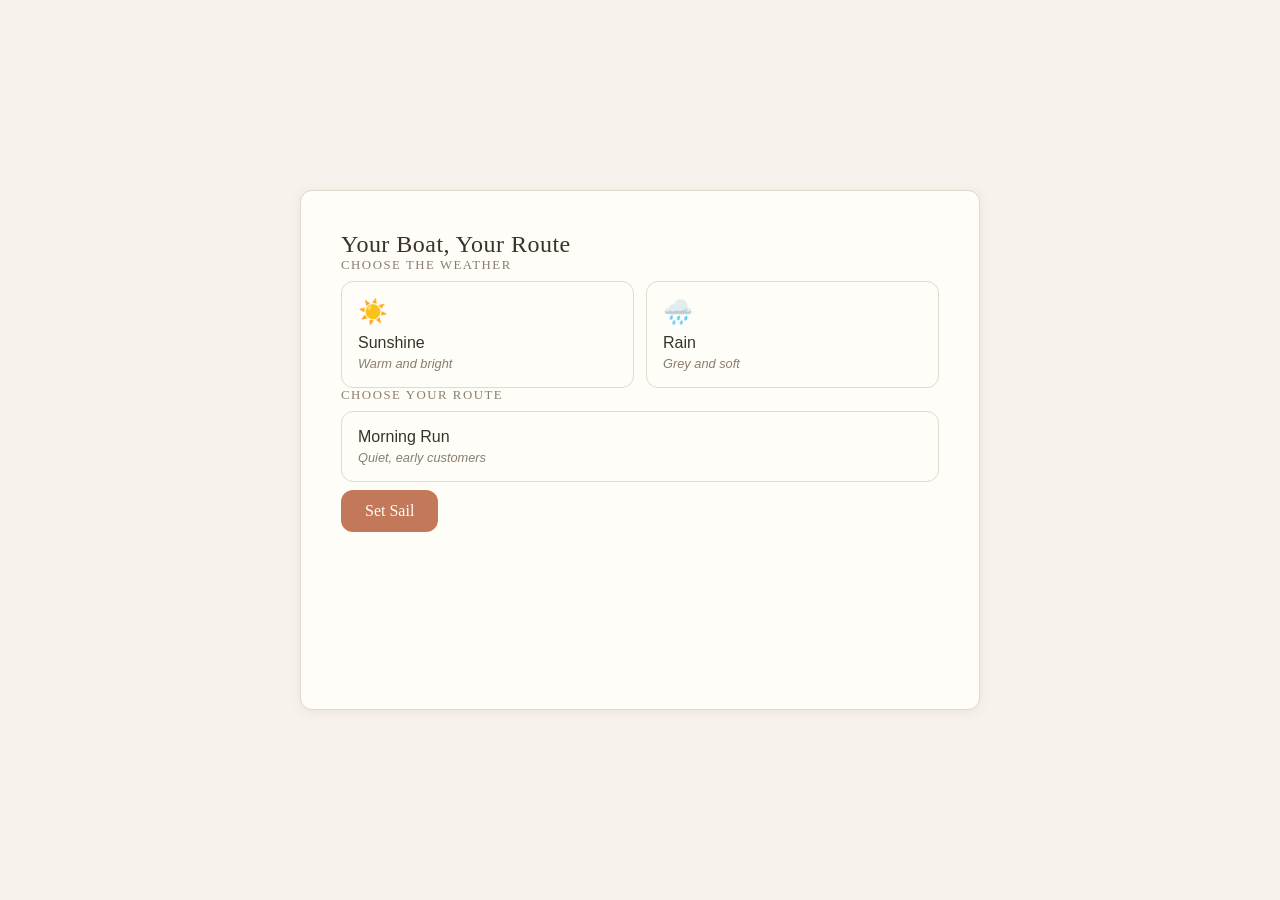
==== projects/flower-boat/src/index.html @ 513e87e3 "FB-P005: Fix rightFlower mappings (Griever/Present were swapped), restrict to morning route for clea" ====
<!DOCTYPE html>
<html lang="en">
<head>
  <meta charset="UTF-8">
  <meta name="viewport" content="width=device-width, initial-scale=1.0">
  <title>Flower Boat</title>
  <link rel="stylesheet" href="styles.css">
</head>
<body>
  <div id="app">
    <div id="screen-content"></div>
  </div>
  <script type="module" src="app.js"></script>
</body>
</html>
---- projects/flower-boat/src/styles.css ----
/* Flower Boat — Digital Prototype Styles */
/* Calm, warm, unhurried */

:root {
  --bg: #f7f3ec;
  --surface: #fffdf8;
  --border: #e0d9cc;
  --text: #3a3228;
  --text-muted: #8a7d6e;
  --accent: #c4785a;
  --accent-warm: #d4896a;
  --accent-cool: #7a9ea8;
  --slot-glow: rgba(196, 120, 90, 0.25);
  --outcome-right: #5a8a5a;
  --outcome-literal: #7a6e5a;
  --outcome-wrong: #9a6a5a;
  --shadow: 0 2px 12px rgba(58, 50, 40, 0.08);
  --radius: 12px;
  --transition: 0.3s ease;
}

* { box-sizing: border-box; margin: 0; padding: 0; }

body {
  background: var(--bg);
  color: var(--text);
  font-family: 'Georgia', serif;
  min-height: 100vh;
  display: flex;
  align-items: center;
  justify-content: center;
  padding: 2rem;
}

#app {
  background: var(--surface);
  border: 1px solid var(--border);
  border-radius: var(--radius);
  box-shadow: var(--shadow);
  width: 100%;
  max-width: 680px;
  min-height: 520px;
  padding: 2.5rem;
  display: flex;
  flex-direction: column;
  gap: 1.5rem;
}

/* ─── Typography ─────────────────────────────────────────────────────────── */

h2 {
  font-size: 1.5rem;
  font-weight: normal;
  color: var(--text);
  letter-spacing: 0.02em;
}

.section-label {
  font-size: 0.8rem;
  text-transform: uppercase;
  letter-spacing: 0.12em;
  color: var(--text-muted);
  margin-bottom: 0.5rem;
}

/* ─── Departure — choice rows ─────────────────────────────────────────────── */

.choice-row {
  display: flex;
  gap: 0.75rem;
  flex-wrap: wrap;
}

.choice-btn {
  flex: 1;
  min-width: 140px;
  background: var(--surface);
  border: 1.5px solid var(--border);
  border-radius: var(--radius);
  padding: 1rem;
  cursor: pointer;
  text-align: left;
  color: var(--text);
  transition: border-color var(--transition), background var(--transition), box-shadow var(--transition);
  display: flex;
  flex-direction: column;
  gap: 0.25rem;
}

.choice-btn:hover {
  border-color: var(--accent-warm);
  background: #fff9f5;
  box-shadow: 0 2px 8px rgba(196, 120, 90, 0.12);
}

.choice-btn.selected {
  border-color: var(--accent);
  background: #fff3ee;
  box-shadow: 0 0 0 3px var(--slot-glow);
}

.choice-icon {
  font-size: 1.5rem;
  display: block;
  margin-bottom: 0.25rem;
}

.choice-btn strong {
  font-weight: normal;
  font-size: 1rem;
}

.choice-desc {
  font-size: 0.8rem;
  color: var(--text-muted);
  font-style: italic;
}

/* ─── Action button ──────────────────────────────────────────────────────── */

.action-btn {
  background: var(--accent);
  color: var(--surface);
  border: none;
  border-radius: var(--radius);
  padding: 0.75rem 1.5rem;
  font-size: 1rem;
  font-family: inherit;
  cursor: pointer;
  transition: background var(--transition), opacity var(--transition);
  align-self: flex-end;
  margin-top: 0.5rem;
}

.action-btn:hover:not(:disabled) {
  background: var(--accent-warm);
}

.action-btn:disabled {
  opacity: 0.35;
  cursor: not-allowed;
}

.action-btn.secondary {
  background: transparent;
  border: 1.5px solid var(--border);
  color: var(--text-muted);
}

.action-btn.secondary:hover:not(:disabled) {
  border-color: var(--accent);
  color: var(--accent);
  background: #fff9f5;
}

/* ─── Stock Selection ─────────────────────────────────────────────────────── */

.stock-slots {
  display: flex;
  gap: 0.75rem;
  margin-bottom: 1rem;
}

.stock-slot {
  flex: 1;
  min-height: 64px;
  border: 1.5px dashed var(--border);
  border-radius: var(--radius);
  display: flex;
  flex-direction: column;
  align-items: center;
  justify-content: center;
  gap: 0.2rem;
  padding: 0.5rem;
  transition: border-color var(--transition), background var(--transition);
  background: var(--surface);
}

.stock-slot.filled {
  border-style: solid;
  border-color: var(--accent);
  background: #fff9f5;
  box-shadow: 0 0 0 3px var(--slot-glow);
}

.stock-slot .slot-empty {
  color: var(--text-muted);
  font-size: 1.25rem;
  font-style: italic;
}

.stock-slot strong { font-size: 0.85rem; font-weight: normal; }
.stock-slot span   { font-size: 0.72rem; color: var(--text-muted); }

/* ─── Flower cards ─────────────────────────────────────────────────────────── */

.flower-cards-row {
  display: grid;
  grid-template-columns: repeat(2, 1fr);
  gap: 0.75rem;
}

.flower-card {
  background: var(--surface);
  border: 1.5px solid var(--border);
  border-radius: var(--radius);
  padding: 1rem;
  cursor: pointer;
  transition: border-color var(--transition), background var(--transition), opacity var(--transition);
  display: flex;
  flex-direction: column;
  gap: 0.2rem;
}

.flower-card:hover:not(.unavailable) {
  border-color: var(--accent-warm);
  background: #fff9f5;
}

.flower-card.selected {
  border-color: var(--accent);
  background: #fff3ee;
  box-shadow: 0 0 0 3px var(--slot-glow);
}

.flower-card.unavailable {
  opacity: 0.4;
  cursor: not-allowed;
}

.flower-card strong { font-weight: normal; font-size: 0.95rem; }
.flower-keyword    { font-size: 0.75rem; color: var(--accent); font-style: italic; }
.flower-assoc      { font-size: 0.72rem; color: var(--text-muted); margin-top: 0.2rem; }

/* ─── Route Map ──────────────────────────────────────────────────────────── */

.route-desc {
  color: var(--text-muted);
  font-style: italic;
  margin-bottom: 1rem;
}

.route-map {
  display: flex;
  flex-direction: column;
  gap: 0.5rem;
  margin-bottom: 1rem;
}

.route-node {
  display: flex;
  align-items: center;
  gap: 0.75rem;
  padding: 0.75rem 1rem;
  border: 1px solid var(--border);
  border-radius: var(--radius);
  background: var(--surface);
}

.stop-num {
  width: 24px;
  height: 24px;
  border-radius: 50%;
  background: var(--border);
  display: flex;
  align-items: center;
  justify-content: center;
  font-size: 0.75rem;
  color: var(--text-muted);
  flex-shrink: 0;
}

.route-node strong { font-weight: normal; font-size: 0.9rem; }
.stop-desc         { font-size: 0.78rem; color: var(--text-muted); font-style: italic; margin-left: auto; }

.stock-summary {
  background: #f7f3ec;
  border-radius: var(--radius);
  padding: 0.75rem 1rem;
  margin-bottom: 0.5rem;
}

.stock-icons {
  display: flex;
  gap: 0.5rem;
  flex-wrap: wrap;
}

.flower-chip {
  background: var(--surface);
  border: 1px solid var(--border);
  border-radius: 20px;
  padding: 0.2rem 0.6rem;
  font-size: 0.78rem;
  color: var(--text-muted);
}

/* ─── Encounter ──────────────────────────────────────────────────────────── */

.encounter-header {
  margin-bottom: 1.25rem;
}

.encounter-header h2 {
  font-size: 1.2rem;
  margin-bottom: 0.2rem;
}

.encounter-header .stop-desc {
  font-size: 0.82rem;
  color: var(--text-muted);
  font-style: italic;
}

.customer-card {
  background: var(--surface);
  border: 1px solid var(--border);
  border-radius: var(--radius);
  padding: 1.25rem;
  margin-bottom: 1.25rem;
  display: flex;
  flex-direction: column;
  gap: 0.6rem;
}

.customer-says {
  font-size: 1.05rem;
  line-height: 1.6;
  font-style: italic;
}

.customer-subtext {
  font-size: 0.88rem;
  color: var(--accent-warm);
  font-style: italic;
  padding-left: 0.5rem;
  border-left: 2px solid var(--accent);
}

.customer-cue {
  font-size: 0.78rem;
  color: var(--text-muted);
}

/* ─── Suggest buttons ─────────────────────────────────────────────────────── */

.suggest-row {
  display: flex;
  flex-wrap: wrap;
  gap: 0.6rem;
  align-items: center;
}

.suggest-btn {
  background: var(--surface);
  border: 1.5px solid var(--border);
  border-radius: 8px;
  padding: 0.5rem 1rem;
  font-size: 0.88rem;
  font-family: inherit;
  cursor: pointer;
  color: var(--text);
  transition: border-color var(--transition), background var(--transition);
}

.suggest-btn:hover {
  border-color: var(--accent);
  background: #fff9f5;
}

.let-them-choose-btn {
  background: none;
  border: none;
  font-size: 0.8rem;
  color: var(--text-muted);
  cursor: pointer;
  font-style: italic;
  text-decoration: underline;
  text-underline-offset: 3px;
  font-family: inherit;
  padding: 0.25rem;
  transition: color var(--transition);
}

.let-them-choose-btn:hover { color: var(--accent); }

/* ─── Outcomes ──────────────────────────────────────────────────────────── */

.outcome-card {
  border-radius: var(--radius);
  padding: 1rem 1.25rem;
  margin-top: 1rem;
  border: 1px solid transparent;
}

.outcome-card.outcome-right {
  background: #f0f7f0;
  border-color: #a0c0a0;
}

.outcome-card.outcome-literal {
  background: var(--surface);
  border-color: var(--border);
}

.outcome-card.outcome-wrong {
  background: #faf5f0;
  border-color: #d0a090;
}

.reaction-text {
  font-style: italic;
  line-height: 1.6;
  color: var(--text);
}

.pass-moment {
  text-align: center;
  padding: 2rem;
  color: var(--text-muted);
  font-style: italic;
  font-size: 1rem;
}

/* ─── End Summary ─────────────────────────────────────────────────────────── */

.summary-stats {
  background: var(--surface);
  border: 1px solid var(--border);
  border-radius: var(--radius);
  padding: 1rem 1.25rem;
  margin-bottom: 1rem;
  font-size: 1rem;
}

.summary-stats strong { color: var(--accent); }

.outcome-history {
  display: flex;
  flex-direction: column;
  gap: 0.5rem;
  margin-bottom: 1rem;
}

.history-item {
  padding: 0.6rem 1rem;
  border-radius: 8px;
  font-size: 0.88rem;
}

.history-item strong { font-weight: normal; margin-right: 0.5rem; }

.history-right   { background: #f0f7f0; color: #4a6a4a; }
.history-literal { background: var(--surface); color: var(--text-muted); border: 1px solid var(--border); }
.history-wrong   { background: #faf5f0; color: #7a4a3a; }

.reflect-prompt {
  font-size: 1rem;
  font-style: italic;
  color: var(--text);
  text-align: center;
  padding: 0.75rem;
  background: #f7f3ec;
  border-radius: var(--radius);
  margin-bottom: 0.5rem;
}

.summary-btns {
  display: flex;
  gap: 0.75rem;
}

/* ─── Animations ─────────────────────────────────────────────────────────── */

@keyframes fadeIn {
  from { opacity: 0; transform: translateY(8px); }
  to   { opacity: 1; transform: translateY(0); }
}

#screen-content > * {
  animation: fadeIn 0.3s ease forwards;
}
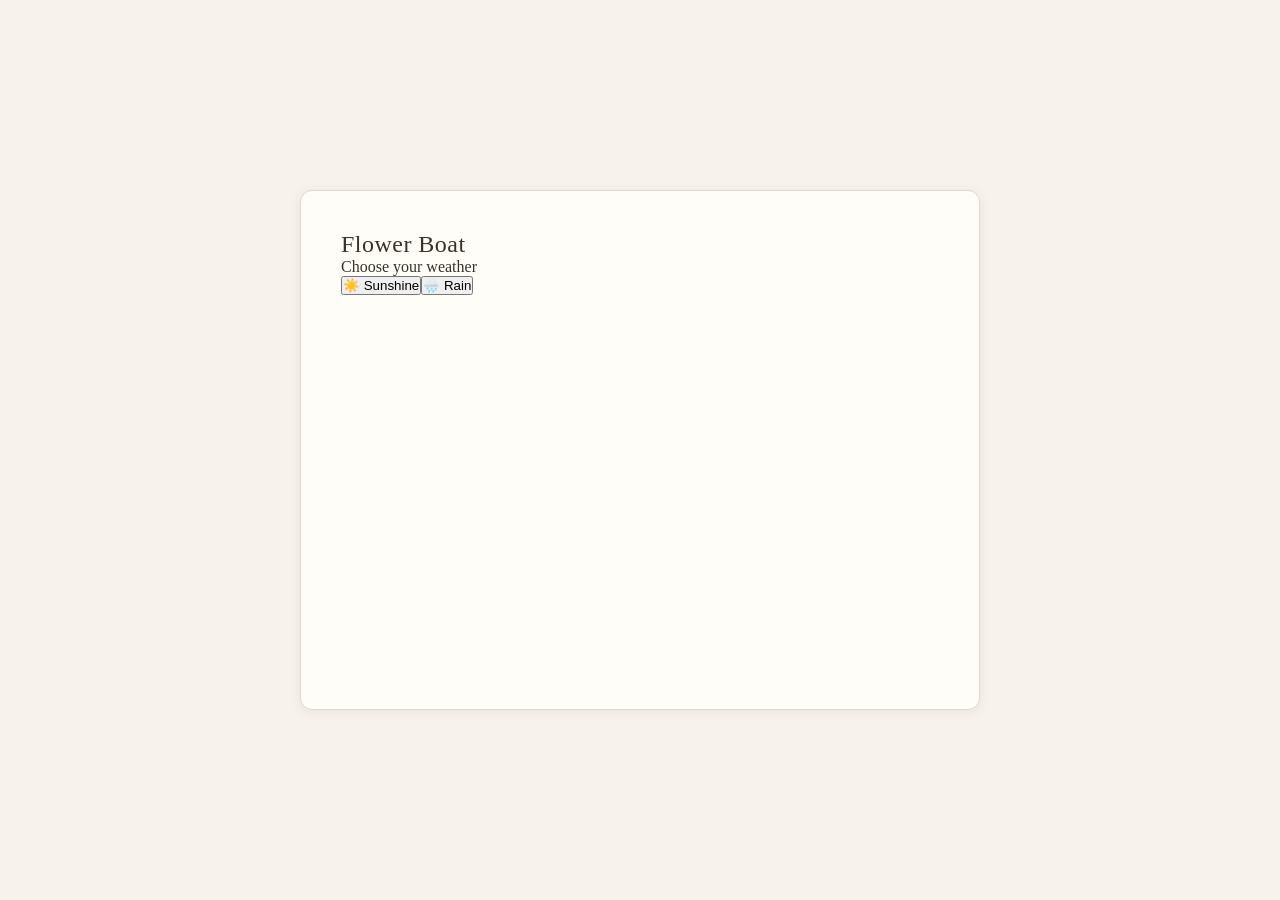
==== commit ae1decbf: "fix: replace ES module with bundled script for Safari compatibility - Inline data directly in app-bu" ====
--- a/projects/flower-boat/src/index.html
+++ b/projects/flower-boat/src/index.html
@@ -10,6 +10,6 @@
   <div id="app">
     <div id="screen-content"></div>
   </div>
-  <script type="module" src="app.js"></script>
+  <script src="app-bundle.js"></script>
 </body>
 </html>
--- a/projects/flower-boat/src/styles.css
+++ b/projects/flower-boat/src/styles.css
@@ -196,8 +196,8 @@
 
 .flower-cards-row {
   display: grid;
-  grid-template-columns: repeat(2, 1fr);
-  gap: 0.75rem;
+  grid-template-columns: repeat(3, 1fr);
+  gap: 0.6rem;
 }
 
 .flower-card {
@@ -393,7 +393,8 @@
   border: 1px solid transparent;
 }
 
-.outcome-card.outcome-right {
+.outcome-card.outcome-right,
+.outcome-card.outcome-rightLow {
   background: #f0f7f0;
   border-color: #a0c0a0;
 }
@@ -450,7 +451,8 @@
 
 .history-item strong { font-weight: normal; margin-right: 0.5rem; }
 
-.history-right   { background: #f0f7f0; color: #4a6a4a; }
+.history-right    { background: #f0f7f0; color: #4a6a4a; }
+.history-rightLow { background: #f4f9f4; color: #5a7a5a; font-style: italic; }
 .history-literal { background: var(--surface); color: var(--text-muted); border: 1px solid var(--border); }
 .history-wrong   { background: #faf5f0; color: #7a4a3a; }
 
@@ -470,6 +472,49 @@
   gap: 0.75rem;
 }
 
+/* ─── Planning step ──────────────────────────────────────────────────────── */
+
+.plan-row {
+  display: flex;
+  align-items: center;
+  gap: 0.75rem;
+  margin-bottom: 0.6rem;
+  padding: 0.6rem 0.75rem;
+  background: var(--surface);
+  border: 1px solid var(--border);
+  border-radius: var(--radius);
+}
+
+.plan-stop {
+  min-width: 120px;
+  font-size: 0.85rem;
+  color: var(--text-muted);
+  flex-shrink: 0;
+}
+
+.plan-input {
+  flex: 1;
+  border: 1px solid var(--border);
+  border-radius: 6px;
+  padding: 0.4rem 0.6rem;
+  font-size: 0.85rem;
+  font-family: inherit;
+  color: var(--text);
+  background: var(--bg);
+  outline: none;
+  transition: border-color var(--transition);
+}
+
+.plan-input:focus {
+  border-color: var(--accent);
+  background: #fff;
+}
+
+.plan-input::placeholder {
+  color: var(--text-muted);
+  font-style: italic;
+}
+
 /* ─── Animations ─────────────────────────────────────────────────────────── */
 
 @keyframes fadeIn {
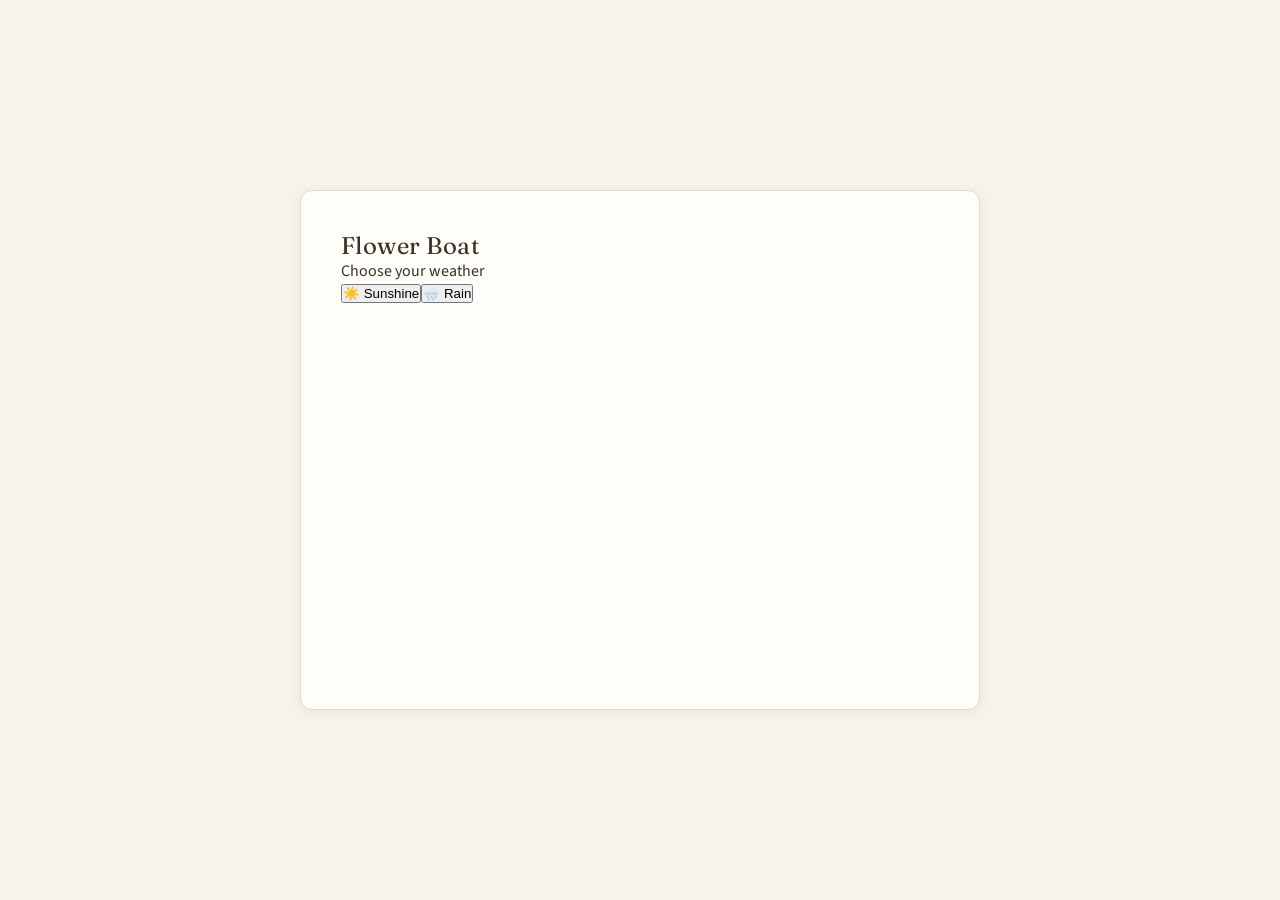
==== commit 48269874: "chore: align CSS with visual-direction.md - Add Google Fonts: Fraunces (warm serif titles) + Source " ====
--- a/projects/flower-boat/src/index.html
+++ b/projects/flower-boat/src/index.html
@@ -4,6 +4,9 @@
   <meta charset="UTF-8">
   <meta name="viewport" content="width=device-width, initial-scale=1.0">
   <title>Flower Boat</title>
+  <link rel="preconnect" href="https://fonts.googleapis.com">
+  <link rel="preconnect" href="https://fonts.gstatic.com" crossorigin>
+  <link href="https://fonts.googleapis.com/css2?family=Fraunces:opsz,wght@9..144,400;9..144,600&family=Source+Sans+Pro:wght@400;600&display=swap" rel="stylesheet">
   <link rel="stylesheet" href="styles.css">
 </head>
 <body>
--- a/projects/flower-boat/src/styles.css
+++ b/projects/flower-boat/src/styles.css
@@ -1,22 +1,34 @@
 /* Flower Boat — Digital Prototype Styles */
-/* Calm, warm, unhurried */
+/* Calm, warm, unhurried — based on visual-direction.md */
 
 :root {
-  --bg: #f7f3ec;
-  --surface: #fffdf8;
-  --border: #e0d9cc;
-  --text: #3a3228;
-  --text-muted: #8a7d6e;
-  --accent: #c4785a;
-  --accent-warm: #d4896a;
-  --accent-cool: #7a9ea8;
-  --slot-glow: rgba(196, 120, 90, 0.25);
-  --outcome-right: #5a8a5a;
-  --outcome-literal: #7a6e5a;
-  --outcome-wrong: #9a6a5a;
+  /* Palette — warm natural tones (per Yoshi's visual-direction.md) */
+  --bg: #f7f3ec;                 /* soft cream / morning warmth */
+  --surface: #fffdf8;             /* card backgrounds */
+  --border: #e0d9cc;              /* muted dividers */
+  --text: #3a3228;                /* deep warm charcoal — not pure black */
+  --text-muted: #8a7d6e;          /* warm gray for secondary text */
+  --canal-water: #7a9ea8;         /* dusty canal blue-green */
+  --boat-wood: #c49a6c;          /* warm honey brown / teak */
+  --foliage: #8a9e7a;            /* sage green */
+  --flower-coral: #d4786a;       /* warm coral accent */
+  --flower-rose: #c47a8a;        /* dusty rose */
+  --flower-gold: #d4a84a;        /* soft gold */
+  --ui-terracotta: #b87060;      /* faded terracotta for UI accents */
+  /* Functional colors */
+  --accent: #b87060;             /* terracotta — UI anchoring color */
+  --accent-warm: #d4896a;        /* warm coral */
+  --accent-cool: #7a9ea8;        /* dusty blue-green */
+  --slot-glow: rgba(184, 112, 96, 0.2);
+  --outcome-right: #7a9e7a;      /* sage green — good fit */
+  --outcome-literal: #9e8a6a;    /* warm brown — neutral */
+  --outcome-wrong: #a87a6a;      /* muted rust — poor fit */
   --shadow: 0 2px 12px rgba(58, 50, 40, 0.08);
   --radius: 12px;
-  --transition: 0.3s ease;
+  --radius-sm: 8px;
+  /* Motion — gentle, slow (Yoshi: "slow fades, not snappy") */
+  --transition: 0.4s ease;
+  --transition-slow: 0.6s ease;
 }
 
 * { box-sizing: border-box; margin: 0; padding: 0; }
@@ -24,7 +36,7 @@
 body {
   background: var(--bg);
   color: var(--text);
-  font-family: 'Georgia', serif;
+  font-family: 'Source Sans Pro', 'Helvetica Neue', sans-serif;
   min-height: 100vh;
   display: flex;
   align-items: center;
@@ -49,6 +61,7 @@
 /* ─── Typography ─────────────────────────────────────────────────────────── */
 
 h2 {
+  font-family: 'Fraunces', Georgia, serif;
   font-size: 1.5rem;
   font-weight: normal;
   color: var(--text);
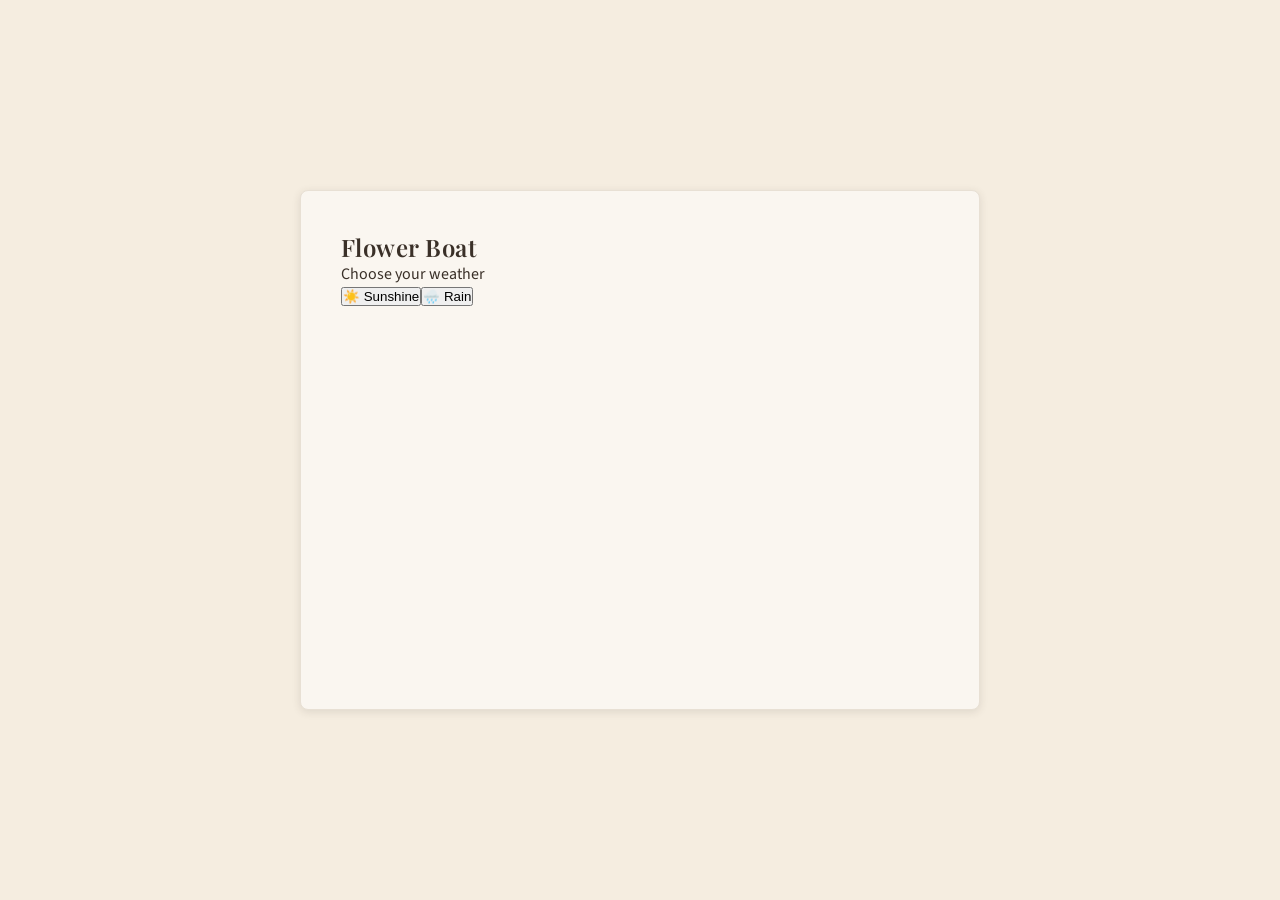
==== commit 126afda9: "chore: align styles with Yoshi's art deliverables - Update Google Fonts: Playfair Display (titles) +" ====
--- a/projects/flower-boat/src/index.html
+++ b/projects/flower-boat/src/index.html
@@ -6,7 +6,7 @@
   <title>Flower Boat</title>
   <link rel="preconnect" href="https://fonts.googleapis.com">
   <link rel="preconnect" href="https://fonts.gstatic.com" crossorigin>
-  <link href="https://fonts.googleapis.com/css2?family=Fraunces:opsz,wght@9..144,400;9..144,600&family=Source+Sans+Pro:wght@400;600&display=swap" rel="stylesheet">
+  <link href="https://fonts.googleapis.com/css2?family=Playfair+Display:wght@400;600&family=Source+Sans+Pro:wght@400;600&family=Atkinson+Hyperlegible:ital@0;1&display=swap" rel="stylesheet">
   <link rel="stylesheet" href="styles.css">
 </head>
 <body>
--- a/projects/flower-boat/src/styles.css
+++ b/projects/flower-boat/src/styles.css
@@ -1,32 +1,61 @@
 /* Flower Boat — Digital Prototype Styles */
-/* Calm, warm, unhurried — based on visual-direction.md */
+/* Based on: visual-direction.md + color-swatches.md + sample-card-mockups.md */
 
 :root {
-  /* Palette — warm natural tones (per Yoshi's visual-direction.md) */
-  --bg: #f7f3ec;                 /* soft cream / morning warmth */
-  --surface: #fffdf8;             /* card backgrounds */
-  --border: #e0d9cc;              /* muted dividers */
-  --text: #3a3228;                /* deep warm charcoal — not pure black */
-  --text-muted: #8a7d6e;          /* warm gray for secondary text */
-  --canal-water: #7a9ea8;         /* dusty canal blue-green */
-  --boat-wood: #c49a6c;          /* warm honey brown / teak */
-  --foliage: #8a9e7a;            /* sage green */
-  --flower-coral: #d4786a;       /* warm coral accent */
-  --flower-rose: #c47a8a;        /* dusty rose */
-  --flower-gold: #d4a84a;        /* soft gold */
-  --ui-terracotta: #b87060;      /* faded terracotta for UI accents */
-  /* Functional colors */
-  --accent: #b87060;             /* terracotta — UI anchoring color */
-  --accent-warm: #d4896a;        /* warm coral */
-  --accent-cool: #7a9ea8;        /* dusty blue-green */
+  /* Canal Water — muted grey-green */
+  --color-water-base: #8FA8A8;
+  --color-water-light: #A8BDBD;
+  --color-water-deep: #6B8484;
+
+  /* Sky / Atmosphere — warm cream to honey */
+  --color-sky-soft: #F5EDE0;
+  --color-honey: #F0DFC0;
+  --color-golden: #E8C890;
+
+  /* Wood — boat surfaces */
+  --color-wood: #A88B70;
+  --color-wood-dark: #7A6350;
+  --color-wood-light: #D4C4A8;
+
+  /* UI / Text — warm neutrals, never pure black */
+  --color-text-primary: #3A3028;
+  --color-text-secondary: #5C5048;
+  --color-surface: #FAF6F0;
+  --color-divider: #E8E0D4;
+  --color-bg: #F5EDE0;
+
+  /* Flowers — vibrant but warm */
+  --color-sunflower: #E8B830;
+  --color-lavender: #B890C0;
+  --color-wildflower: #D8A8C8;
+  --color-lily: #F0E8E0;
+  --color-rose: #D87880;
+  --color-chrysanthemum: #E0A830;
+  --color-freesia: #F0D040;
+
+  /* Functional aliases (for backward compat) */
+  --bg: var(--color-bg);
+  --surface: var(--color-surface);
+  --border: var(--color-divider);
+  --text: var(--color-text-primary);
+  --text-muted: var(--color-text-secondary);
+
+  /* Fit outcome colors */
+  --outcome-right: #7a9e7a;
+  --outcome-literal: #9e8a6a;
+  --outcome-wrong: #a87a6a;
+
+  /* Accent — UI anchoring (terracotta) */
+  --accent: #b87060;
+  --accent-warm: #d4896a;
+  --accent-cool: #8FA8A8;
   --slot-glow: rgba(184, 112, 96, 0.2);
-  --outcome-right: #7a9e7a;      /* sage green — good fit */
-  --outcome-literal: #9e8a6a;    /* warm brown — neutral */
-  --outcome-wrong: #a87a6a;      /* muted rust — poor fit */
-  --shadow: 0 2px 12px rgba(58, 50, 40, 0.08);
-  --radius: 12px;
-  --radius-sm: 8px;
-  /* Motion — gentle, slow (Yoshi: "slow fades, not snappy") */
+
+  /* Motion — gentle (Yoshi spec: 400-600ms ease) */
+  --shadow: 0 2px 8px rgba(58,48,40,0.12);
+  --shadow-card: 0 2px 8px rgba(58,48,40,0.12);
+  --radius: 8px;
+  --radius-sm: 6px;
   --transition: 0.4s ease;
   --transition-slow: 0.6s ease;
 }
@@ -34,8 +63,8 @@
 * { box-sizing: border-box; margin: 0; padding: 0; }
 
 body {
-  background: var(--bg);
-  color: var(--text);
+  background: var(--color-bg);
+  color: var(--color-text-primary);
   font-family: 'Source Sans Pro', 'Helvetica Neue', sans-serif;
   min-height: 100vh;
   display: flex;
@@ -45,10 +74,10 @@
 }
 
 #app {
-  background: var(--surface);
-  border: 1px solid var(--border);
-  border-radius: var(--radius);
-  box-shadow: var(--shadow);
+  background: var(--color-surface);
+  border: 1px solid var(--color-divider);
+  border-radius: var(--radius);
+  box-shadow: var(--shadow-card);
   width: 100%;
   max-width: 680px;
   min-height: 520px;
@@ -61,10 +90,10 @@
 /* ─── Typography ─────────────────────────────────────────────────────────── */
 
 h2 {
-  font-family: 'Fraunces', Georgia, serif;
+  font-family: 'Playfair Display', Georgia, serif;
   font-size: 1.5rem;
-  font-weight: normal;
-  color: var(--text);
+  font-weight: 600;
+  color: var(--color-text-primary);
   letter-spacing: 0.02em;
 }
 
@@ -72,7 +101,7 @@
   font-size: 0.8rem;
   text-transform: uppercase;
   letter-spacing: 0.12em;
-  color: var(--text-muted);
+  color: var(--color-text-secondary);
   margin-bottom: 0.5rem;
 }
 
@@ -87,13 +116,13 @@
 .choice-btn {
   flex: 1;
   min-width: 140px;
-  background: var(--surface);
-  border: 1.5px solid var(--border);
+  background: var(--color-surface);
+  border: 1.5px solid var(--color-divider);
   border-radius: var(--radius);
   padding: 1rem;
   cursor: pointer;
   text-align: left;
-  color: var(--text);
+  color: var(--color-text-primary);
   transition: border-color var(--transition), background var(--transition), box-shadow var(--transition);
   display: flex;
   flex-direction: column;
